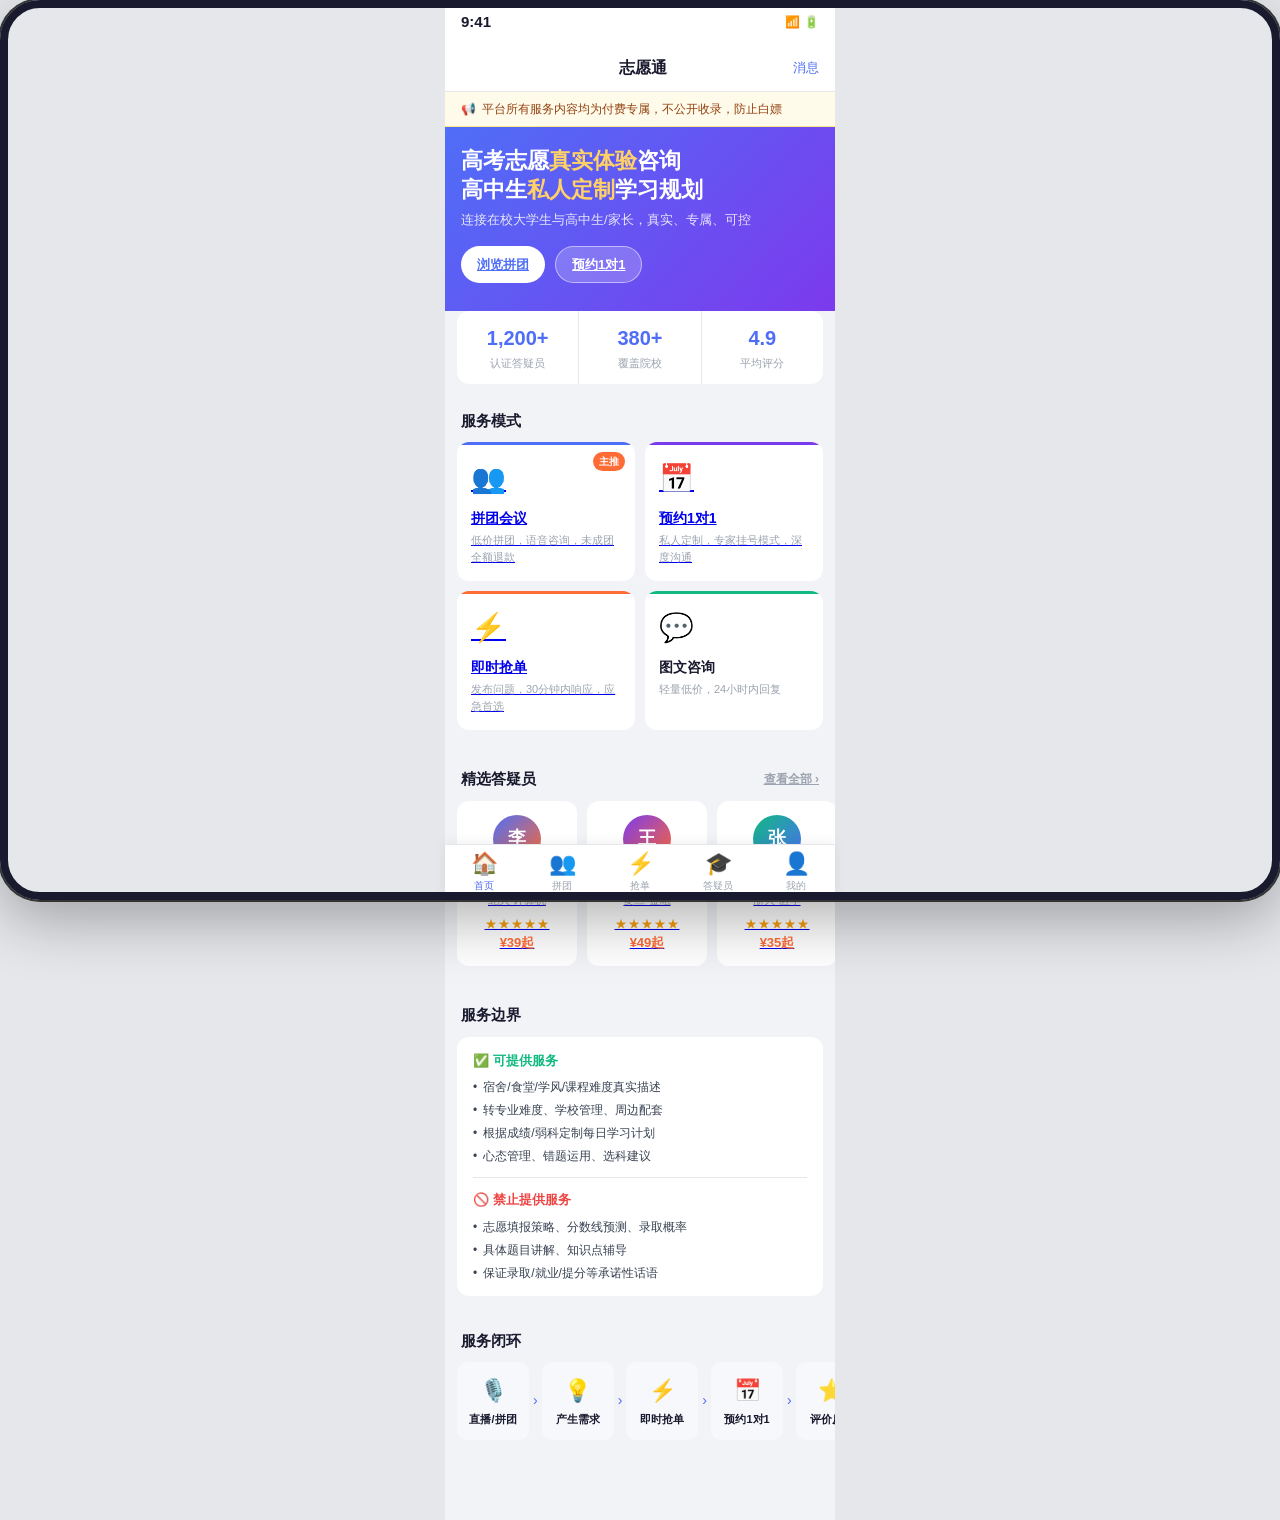
==== mobile/index.html @ d38ee5b1 "手机页面" ====
<!DOCTYPE html>
<html lang="zh-CN">
<head>
  <meta charset="UTF-8">
  <meta name="viewport" content="width=device-width, initial-scale=1.0, maximum-scale=1.0">
  <title>志愿通</title>
  <link rel="stylesheet" href="style.css">
  <style>
    /* 首页专属 */
    .banner { padding: 20px 16px 28px; }
    .banner h2 { font-size: 22px; }

    .service-grid { display: grid; grid-template-columns: repeat(2,1fr); gap: 10px; padding: 0 12px 4px; }
    .service-cell {
      background: var(--card); border-radius: var(--radius);
      padding: 16px 14px; cursor: pointer; transition: all .15s;
      position: relative; overflow: hidden;
    }
    .service-cell:active { transform: scale(.97); }
    .service-cell::before { content:''; position:absolute; top:0; left:0; right:0; height:3px; background: var(--c, var(--primary)); }
    .service-cell .sc-icon { font-size: 28px; margin-bottom: 8px; }
    .service-cell .sc-name { font-size: 14px; font-weight: 700; margin-bottom: 3px; }
    .service-cell .sc-desc { font-size: 11px; color: var(--text-muted); line-height: 1.5; }
    .service-cell .sc-badge { position:absolute; top:10px; right:10px; background:var(--accent); color:#fff; font-size:10px; font-weight:700; padding:2px 6px; border-radius:10px; }

    .advisor-scroll { display: flex; gap: 10px; overflow-x: auto; padding: 0 12px 4px; scrollbar-width: none; }
    .advisor-scroll::-webkit-scrollbar { display: none; }
    .advisor-mini {
      flex-shrink: 0; width: 120px; background: var(--card);
      border-radius: var(--radius); padding: 14px 12px; cursor: pointer;
      transition: all .15s; text-align: center;
    }
    .advisor-mini:active { transform: scale(.97); }
    .advisor-mini .avatar { margin: 0 auto 8px; }
    .advisor-mini .am-name { font-size: 13px; font-weight: 700; margin-bottom: 2px; }
    .advisor-mini .am-school { font-size: 11px; color: var(--text-muted); margin-bottom: 6px; white-space: nowrap; overflow: hidden; text-overflow: ellipsis; }
    .advisor-mini .am-price { font-size: 13px; font-weight: 800; color: var(--accent); }

    .flow-steps { display: flex; align-items: center; gap: 0; overflow-x: auto; padding: 0 12px 4px; scrollbar-width: none; }
    .flow-steps::-webkit-scrollbar { display: none; }
    .flow-step { flex-shrink: 0; text-align: center; padding: 12px 10px; background: #f7f8fc; border-radius: 10px; min-width: 72px; }
    .flow-step .fs-icon { font-size: 22px; margin-bottom: 4px; }
    .flow-step .fs-title { font-size: 11px; font-weight: 600; color: var(--text); }
    .flow-arrow { flex-shrink: 0; font-size: 14px; color: var(--primary); padding: 0 4px; }

    .notice-bar {
      background: #fffbeb; border-bottom: 1px solid #fde68a;
      padding: 8px 16px; font-size: 12px; color: #92400e;
      display: flex; align-items: center; gap: 6px;
    }
  </style>
</head>
<body>
<div class="page">

  <!-- 状态栏 -->
  <div class="statusbar">
    <span class="statusbar-time">9:41</span>
    <div class="statusbar-icons"><span>📶</span><span>🔋</span></div>
  </div>

  <!-- 顶部导航 -->
  <div class="navbar">
    <div style="width:32px"></div>
    <div class="navbar-title">志愿通</div>
    <div class="navbar-action">消息</div>
  </div>

  <!-- 公告栏 -->
  <div class="notice-bar">
    <span>📢</span>
    <span>平台所有服务内容均为付费专属，不公开收录，防止白嫖</span>
  </div>

  <!-- Banner -->
  <div class="banner">
    <h2>高考志愿<em>真实体验</em>咨询<br>高中生<em>私人定制</em>学习规划</h2>
    <p>连接在校大学生与高中生/家长，真实、专属、可控</p>
    <div class="banner-btns">
      <a href="group-meeting.html" class="btn btn-white btn-pill">浏览拼团</a>
      <a href="appointment.html" class="btn btn-pill" style="background:rgba(255,255,255,.2);color:#fff;border:1.5px solid rgba(255,255,255,.5)">预约1对1</a>
    </div>
  </div>

  <!-- 统计 -->
  <div class="card" style="margin: 0 12px 12px">
    <div class="stat-row">
      <div class="stat-item"><div class="stat-num">1,200+</div><div class="stat-label">认证答疑员</div></div>
      <div class="stat-item" style="border-left:1px solid var(--border)"><div class="stat-num">380+</div><div class="stat-label">覆盖院校</div></div>
      <div class="stat-item" style="border-left:1px solid var(--border)"><div class="stat-num">4.9</div><div class="stat-label">平均评分</div></div>
    </div>
  </div>

  <!-- 服务模式 -->
  <div class="card-header" style="padding: 14px 16px 10px; background: transparent;">服务模式</div>
  <div class="service-grid">
    <a href="group-meeting.html" class="service-cell" style="--c:#4F6EF7">
      <span class="sc-badge">主推</span>
      <div class="sc-icon">👥</div>
      <div class="sc-name">拼团会议</div>
      <div class="sc-desc">低价拼团，语音咨询，未成团全额退款</div>
    </a>
    <a href="appointment.html" class="service-cell" style="--c:#7c3aed">
      <div class="sc-icon">📅</div>
      <div class="sc-name">预约1对1</div>
      <div class="sc-desc">私人定制，专家挂号模式，深度沟通</div>
    </a>
    <a href="instant-order.html" class="service-cell" style="--c:#FF6B35">
      <div class="sc-icon">⚡</div>
      <div class="sc-name">即时抢单</div>
      <div class="sc-desc">发布问题，30分钟内响应，应急首选</div>
    </a>
    <div class="service-cell" style="--c:#10b981">
      <div class="sc-icon">💬</div>
      <div class="sc-name">图文咨询</div>
      <div class="sc-desc">轻量低价，24小时内回复</div>
    </div>
  </div>

  <div class="section-gap" style="margin-top:12px"></div>

  <!-- 精选答疑员 -->
  <div class="card-header" style="padding: 14px 16px 10px; background: transparent; display:flex; justify-content:space-between">
    <span>精选答疑员</span>
    <a href="advisor.html" style="font-size:12px;color:var(--text-muted)">查看全部 ›</a>
  </div>
  <div class="advisor-scroll">
    <a href="advisor.html" class="advisor-mini">
      <div class="avatar avatar-md">李</div>
      <div class="am-name">李同学</div>
      <div class="am-school">北大·计算机</div>
      <div class="stars">★★★★★</div>
      <div class="am-price">¥39起</div>
    </a>
    <a href="advisor.html" class="advisor-mini">
      <div class="avatar avatar-md" style="background:linear-gradient(135deg,#7c3aed,#FF6B35)">王</div>
      <div class="am-name">王同学</div>
      <div class="am-school">复旦·金融</div>
      <div class="stars">★★★★★</div>
      <div class="am-price">¥49起</div>
    </a>
    <a href="advisor.html" class="advisor-mini">
      <div class="avatar avatar-md" style="background:linear-gradient(135deg,#10b981,#4F6EF7)">张</div>
      <div class="am-name">张同学</div>
      <div class="am-school">浙大·医学</div>
      <div class="stars">★★★★★</div>
      <div class="am-price">¥35起</div>
    </a>
    <a href="advisor.html" class="advisor-mini">
      <div class="avatar avatar-md" style="background:linear-gradient(135deg,#f59e0b,#ef4444)">陈</div>
      <div class="am-name">陈同学</div>
      <div class="am-school">清华·电子</div>
      <div class="stars">★★★★☆</div>
      <div class="am-price">¥45起</div>
    </a>
    <a href="advisor.html" class="advisor-mini">
      <div class="avatar avatar-md" style="background:linear-gradient(135deg,#06b6d4,#7c3aed)">赵</div>
      <div class="am-name">赵同学</div>
      <div class="am-school">南大·物理</div>
      <div class="stars">★★★★★</div>
      <div class="am-price">¥42起</div>
    </a>
  </div>

  <div class="section-gap" style="margin-top:12px"></div>

  <!-- 服务边界 -->
  <div class="card-header" style="padding: 14px 16px 10px; background: transparent;">服务边界</div>
  <div class="card" style="margin: 0 12px 12px">
    <div class="card-body" style="padding: 14px 16px">
      <div style="margin-bottom:12px">
        <div style="font-size:13px;font-weight:700;color:var(--success);margin-bottom:8px">✅ 可提供服务</div>
        <div style="display:flex;flex-direction:column;gap:5px">
          <div style="font-size:12px;color:#374151;display:flex;gap:6px"><span>•</span><span>宿舍/食堂/学风/课程难度真实描述</span></div>
          <div style="font-size:12px;color:#374151;display:flex;gap:6px"><span>•</span><span>转专业难度、学校管理、周边配套</span></div>
          <div style="font-size:12px;color:#374151;display:flex;gap:6px"><span>•</span><span>根据成绩/弱科定制每日学习计划</span></div>
          <div style="font-size:12px;color:#374151;display:flex;gap:6px"><span>•</span><span>心态管理、错题运用、选科建议</span></div>
        </div>
      </div>
      <div style="height:1px;background:var(--border);margin-bottom:12px"></div>
      <div>
        <div style="font-size:13px;font-weight:700;color:var(--danger);margin-bottom:8px">🚫 禁止提供服务</div>
        <div style="display:flex;flex-direction:column;gap:5px">
          <div style="font-size:12px;color:#374151;display:flex;gap:6px"><span>•</span><span>志愿填报策略、分数线预测、录取概率</span></div>
          <div style="font-size:12px;color:#374151;display:flex;gap:6px"><span>•</span><span>具体题目讲解、知识点辅导</span></div>
          <div style="font-size:12px;color:#374151;display:flex;gap:6px"><span>•</span><span>保证录取/就业/提分等承诺性话语</span></div>
        </div>
      </div>
    </div>
  </div>

  <div class="section-gap"></div>

  <!-- 服务闭环 -->
  <div class="card-header" style="padding: 14px 16px 10px; background: transparent;">服务闭环</div>
  <div class="flow-steps" style="margin-bottom:12px">
    <div class="flow-step"><div class="fs-icon">🎙️</div><div class="fs-title">直播/拼团</div></div>
    <div class="flow-arrow">›</div>
    <div class="flow-step"><div class="fs-icon">💡</div><div class="fs-title">产生需求</div></div>
    <div class="flow-arrow">›</div>
    <div class="flow-step"><div class="fs-icon">⚡</div><div class="fs-title">即时抢单</div></div>
    <div class="flow-arrow">›</div>
    <div class="flow-step"><div class="fs-icon">📅</div><div class="fs-title">预约1对1</div></div>
    <div class="flow-arrow">›</div>
    <div class="flow-step"><div class="fs-icon">⭐</div><div class="fs-title">评价反馈</div></div>
  </div>

</div>

<!-- TabBar -->
<div class="tabbar">
  <a href="index.html" class="tab-item active">
    <span class="tab-icon">🏠</span>
    <span class="tab-label">首页</span>
  </a>
  <a href="group-meeting.html" class="tab-item">
    <span class="tab-icon">👥</span>
    <span class="tab-label">拼团</span>
  </a>
  <a href="instant-order.html" class="tab-item">
    <span class="tab-icon">⚡</span>
    <span class="tab-label">抢单</span>
  </a>
  <a href="advisor.html" class="tab-item">
    <span class="tab-icon">🎓</span>
    <span class="tab-label">答疑员</span>
  </a>
  <a href="#" class="tab-item">
    <span class="tab-icon">👤</span>
    <span class="tab-label">我的</span>
  </a>
</div>

</body>
</html>
---- mobile/style.css ----
/* ===== 小程序风格移动端样式 ===== */
*, *::before, *::after { box-sizing: border-box; margin: 0; padding: 0; }

:root {
  --primary: #4F6EF7;
  --primary-dark: #3a56d4;
  --accent: #FF6B35;
  --bg: #F2F3F7;
  --card: #ffffff;
  --text: #1a1a2e;
  --text-muted: #9ca3af;
  --border: #e5e7eb;
  --success: #10b981;
  --warning: #f59e0b;
  --danger: #ef4444;
  --radius: 12px;
  --tabbar-h: 56px;
  --navbar-h: 48px;
  --statusbar-h: 44px; /* 模拟状态栏 */
}

html, body {
  width: 100%; max-width: 390px;
  margin: 0 auto;
  min-height: 100vh;
  background: #e5e7eb;
  font-family: -apple-system, BlinkMacSystemFont, "PingFang SC", "Microsoft YaHei", sans-serif;
  font-size: 14px;
  color: var(--text);
  line-height: 1.5;
  position: relative;
}

/* 手机外壳模拟 */
body::before {
  content: '';
  position: fixed;
  inset: 0;
  border: 8px solid #1a1a2e;
  border-radius: 40px;
  pointer-events: none;
  z-index: 9999;
  box-shadow: 0 0 0 2px #333, 0 20px 60px rgba(0,0,0,.3);
}

/* 页面容器 */
.page {
  background: var(--bg);
  min-height: 100vh;
  padding-bottom: calc(var(--tabbar-h) + 8px);
  overflow-x: hidden;
}

/* ===== 状态栏 ===== */
.statusbar {
  height: var(--statusbar-h);
  background: #fff;
  display: flex;
  align-items: center;
  justify-content: space-between;
  padding: 0 16px;
  font-size: 12px;
  font-weight: 600;
  position: sticky; top: 0; z-index: 100;
}
.statusbar-time { font-size: 15px; font-weight: 700; }
.statusbar-icons { display: flex; gap: 4px; align-items: center; font-size: 12px; }

/* ===== 导航栏 ===== */
.navbar {
  height: var(--navbar-h);
  background: #fff;
  display: flex;
  align-items: center;
  justify-content: space-between;
  padding: 0 16px;
  border-bottom: 1px solid var(--border);
  position: sticky;
  top: var(--statusbar-h);
  z-index: 99;
}
.navbar-title { font-size: 16px; font-weight: 700; }
.navbar-back {
  width: 32px; height: 32px;
  display: flex; align-items: center; justify-content: center;
  border-radius: 50%; background: #f3f4f6;
  font-size: 16px; cursor: pointer; border: none;
  color: var(--text);
}
.navbar-action { font-size: 13px; color: var(--primary); font-weight: 500; cursor: pointer; }

/* ===== 底部 TabBar ===== */
.tabbar {
  position: fixed;
  bottom: 0; left: 50%; transform: translateX(-50%);
  width: 100%; max-width: 390px;
  height: var(--tabbar-h);
  background: #fff;
  border-top: 1px solid var(--border);
  display: flex;
  z-index: 100;
  box-shadow: 0 -2px 12px rgba(0,0,0,.06);
}
.tab-item {
  flex: 1; display: flex; flex-direction: column;
  align-items: center; justify-content: center;
  gap: 3px; cursor: pointer;
  color: var(--text-muted); font-size: 10px;
  transition: color .15s;
  text-decoration: none;
}
.tab-item.active { color: var(--primary); }
.tab-icon { font-size: 22px; line-height: 1; }
.tab-label { font-size: 10px; font-weight: 500; }

/* ===== 滚动内容区 ===== */
.scroll-view { overflow-y: auto; }

/* ===== Banner / Hero ===== */
.banner {
  background: linear-gradient(135deg, var(--primary) 0%, #7c3aed 100%);
  padding: 20px 16px 24px;
  color: #fff;
}
.banner h2 { font-size: 20px; font-weight: 800; margin-bottom: 6px; line-height: 1.3; }
.banner h2 em { font-style: normal; color: #ffd166; }
.banner p { font-size: 13px; opacity: .85; margin-bottom: 16px; }
.banner-btns { display: flex; gap: 10px; }

/* ===== 卡片 ===== */
.card {
  background: var(--card);
  border-radius: var(--radius);
  overflow: hidden;
  margin: 0 12px 12px;
}
.card-header {
  padding: 14px 16px 10px;
  font-size: 15px; font-weight: 700;
  display: flex; justify-content: space-between; align-items: center;
}
.card-header-more { font-size: 12px; color: var(--text-muted); font-weight: 400; }
.card-body { padding: 0 16px 16px; }

/* ===== 按钮 ===== */
.btn {
  display: inline-flex; align-items: center; justify-content: center; gap: 4px;
  padding: 8px 16px; border-radius: 8px; font-size: 13px; font-weight: 600;
  cursor: pointer; border: none; transition: all .15s; white-space: nowrap;
}
.btn-primary { background: var(--primary); color: #fff; }
.btn-primary:active { background: var(--primary-dark); transform: scale(.97); }
.btn-accent { background: var(--accent); color: #fff; }
.btn-accent:active { opacity: .85; transform: scale(.97); }
.btn-outline { background: transparent; color: var(--primary); border: 1.5px solid var(--primary); }
.btn-ghost { background: #f3f4f6; color: var(--text-muted); }
.btn-white { background: #fff; color: var(--primary); font-weight: 700; }
.btn-sm { padding: 5px 12px; font-size: 12px; border-radius: 6px; }
.btn-block { width: 100%; border-radius: 10px; padding: 12px; font-size: 15px; }
.btn-pill { border-radius: 20px; }

/* ===== 标签 ===== */
.tag {
  display: inline-flex; align-items: center;
  padding: 2px 8px; border-radius: 20px; font-size: 11px; font-weight: 500;
}
.tag-blue { background: #eef1fe; color: var(--primary); }
.tag-orange { background: #fff0eb; color: var(--accent); }
.tag-green { background: #ecfdf5; color: var(--success); }
.tag-gray { background: #f3f4f6; color: var(--text-muted); }
.tag-red { background: #fef2f2; color: var(--danger); }

/* ===== 列表项 ===== */
.list-item {
  display: flex; align-items: center; gap: 12px;
  padding: 12px 16px;
  background: var(--card);
  border-bottom: 1px solid var(--border);
  cursor: pointer; transition: background .1s;
}
.list-item:last-child { border-bottom: none; }
.list-item:active { background: #f7f8fc; }
.list-item-content { flex: 1; min-width: 0; }
.list-item-title { font-size: 14px; font-weight: 600; margin-bottom: 3px; white-space: nowrap; overflow: hidden; text-overflow: ellipsis; }
.list-item-desc { font-size: 12px; color: var(--text-muted); }
.list-item-right { display: flex; flex-direction: column; align-items: flex-end; gap: 4px; flex-shrink: 0; }
.list-arrow { color: var(--text-muted); font-size: 14px; }

/* ===== 头像 ===== */
.avatar {
  border-radius: 50%; display: flex; align-items: center; justify-content: center;
  font-weight: 700; color: #fff; flex-shrink: 0;
  background: linear-gradient(135deg, var(--primary), var(--accent));
}
.avatar-sm { width: 36px; height: 36px; font-size: 14px; }
.avatar-md { width: 48px; height: 48px; font-size: 18px; }
.avatar-lg { width: 64px; height: 64px; font-size: 24px; }

/* ===== 进度条 ===== */
.progress-bar { height: 5px; background: #e5e7eb; border-radius: 3px; overflow: hidden; }
.progress-fill { height: 100%; background: linear-gradient(90deg, var(--primary), var(--accent)); border-radius: 3px; }

/* ===== 倒计时 ===== */
.countdown { display: inline-flex; align-items: center; gap: 3px; font-size: 12px; color: var(--accent); font-weight: 600; }
.countdown-unit { background: #fff0eb; padding: 1px 5px; border-radius: 4px; font-variant-numeric: tabular-nums; }

/* ===== 评分 ===== */
.stars { color: #f59e0b; font-size: 12px; letter-spacing: 1px; }

/* ===== 表单 ===== */
.form-group { margin-bottom: 14px; }
.form-label { display: block; font-size: 13px; font-weight: 500; margin-bottom: 6px; color: var(--text); }
.form-control {
  width: 100%; padding: 10px 12px;
  border: 1.5px solid var(--border); border-radius: 8px;
  font-size: 14px; font-family: inherit; color: var(--text);
  background: #fff; outline: none; transition: border-color .2s;
}
.form-control:focus { border-color: var(--primary); }
textarea.form-control { resize: none; }
select.form-control { cursor: pointer; }

/* ===== 分割线 ===== */
.section-gap { height: 8px; background: var(--bg); }

/* ===== 弹窗（底部抽屉） ===== */
.drawer-overlay {
  position: fixed; inset: 0; background: rgba(0,0,0,.45);
  z-index: 200; opacity: 0; pointer-events: none; transition: opacity .2s;
  max-width: 390px; left: 50%; transform: translateX(-50%);
}
.drawer-overlay.active { opacity: 1; pointer-events: all; }
.drawer {
  position: absolute; bottom: 0; left: 0; right: 0;
  background: #fff; border-radius: 20px 20px 0 0;
  transform: translateY(100%); transition: transform .25s cubic-bezier(.4,0,.2,1);
  max-height: 85vh; overflow-y: auto;
}
.drawer-overlay.active .drawer { transform: translateY(0); }
.drawer-handle { width: 36px; height: 4px; background: #e5e7eb; border-radius: 2px; margin: 12px auto 0; }
.drawer-header { padding: 16px 20px 12px; font-size: 16px; font-weight: 700; border-bottom: 1px solid var(--border); }
.drawer-body { padding: 16px 20px; }
.drawer-footer { padding: 12px 20px 20px; border-top: 1px solid var(--border); display: flex; gap: 10px; }

/* ===== 提示 ===== */
.alert { padding: 10px 12px; border-radius: 8px; font-size: 12px; display: flex; gap: 6px; align-items: flex-start; }
.alert-info { background: #eef1fe; color: var(--primary); }
.alert-warning { background: #fffbeb; color: #92400e; }
.alert-success { background: #ecfdf5; color: #065f46; }

/* ===== 统计数字 ===== */
.stat-row { display: flex; }
.stat-item { flex: 1; text-align: center; padding: 12px 0; }
.stat-num { font-size: 20px; font-weight: 800; color: var(--primary); }
.stat-label { font-size: 11px; color: var(--text-muted); margin-top: 2px; }

/* ===== 搜索栏 ===== */
.search-bar {
  margin: 12px 12px 0;
  background: #fff; border-radius: 20px;
  display: flex; align-items: center; gap: 8px;
  padding: 8px 14px; border: 1.5px solid var(--border);
}
.search-bar input { flex: 1; border: none; outline: none; font-size: 14px; background: transparent; }
.search-icon { color: var(--text-muted); font-size: 16px; }

/* ===== 成功页 ===== */
.success-page { text-align: center; padding: 48px 24px; }
.success-icon { font-size: 64px; margin-bottom: 16px; }
.success-title { font-size: 20px; font-weight: 800; margin-bottom: 8px; }
.success-desc { font-size: 14px; color: var(--text-muted); line-height: 1.7; margin-bottom: 28px; }

/* ===== 空状态 ===== */
.empty { text-align: center; padding: 40px 20px; color: var(--text-muted); }
.empty-icon { font-size: 40px; margin-bottom: 10px; }
.empty p { font-size: 14px; }

/* ===== 日历格子 ===== */
.cal-grid { display: grid; grid-template-columns: repeat(7,1fr); gap: 4px; padding: 0 16px 16px; }
.cal-day-header { text-align: center; font-size: 11px; color: var(--text-muted); padding: 4px 0; font-weight: 500; }
.cal-slot {
  aspect-ratio: 1; border-radius: 8px; display: flex; align-items: center; justify-content: center;
  font-size: 12px; font-weight: 500; cursor: pointer; transition: all .15s;
}
.cal-slot.available { background: #eef1fe; color: var(--primary); }
.cal-slot.available:active { background: var(--primary); color: #fff; }
.cal-slot.booked { background: #f3f4f6; color: #d1d5db; cursor: not-allowed; }
.cal-slot.selected { background: var(--primary); color: #fff; }
.cal-slot.empty { background: transparent; cursor: default; }

/* ===== 服务方式选择 ===== */
.svc-grid { display: grid; grid-template-columns: repeat(2,1fr); gap: 10px; }
.svc-card {
  border: 2px solid var(--border); border-radius: 10px;
  padding: 12px; text-align: center; cursor: pointer; transition: all .15s;
}
.svc-card:active { transform: scale(.97); }
.svc-card.selected { border-color: var(--primary); background: #eef1fe; }
.svc-card .icon { font-size: 24px; margin-bottom: 6px; }
.svc-card .name { font-size: 13px; font-weight: 600; margin-bottom: 2px; }
.svc-card .price { font-size: 14px; font-weight: 800; color: var(--accent); }

/* ===== 标签选择器 ===== */
.chip-group { display: flex; flex-wrap: wrap; gap: 8px; }
.chip {
  padding: 5px 12px; border-radius: 20px; font-size: 12px;
  border: 1.5px solid var(--border); cursor: pointer; transition: all .15s;
  color: var(--text-muted); background: #fff;
}
.chip.active { border-color: var(--primary); color: var(--primary); background: #eef1fe; }
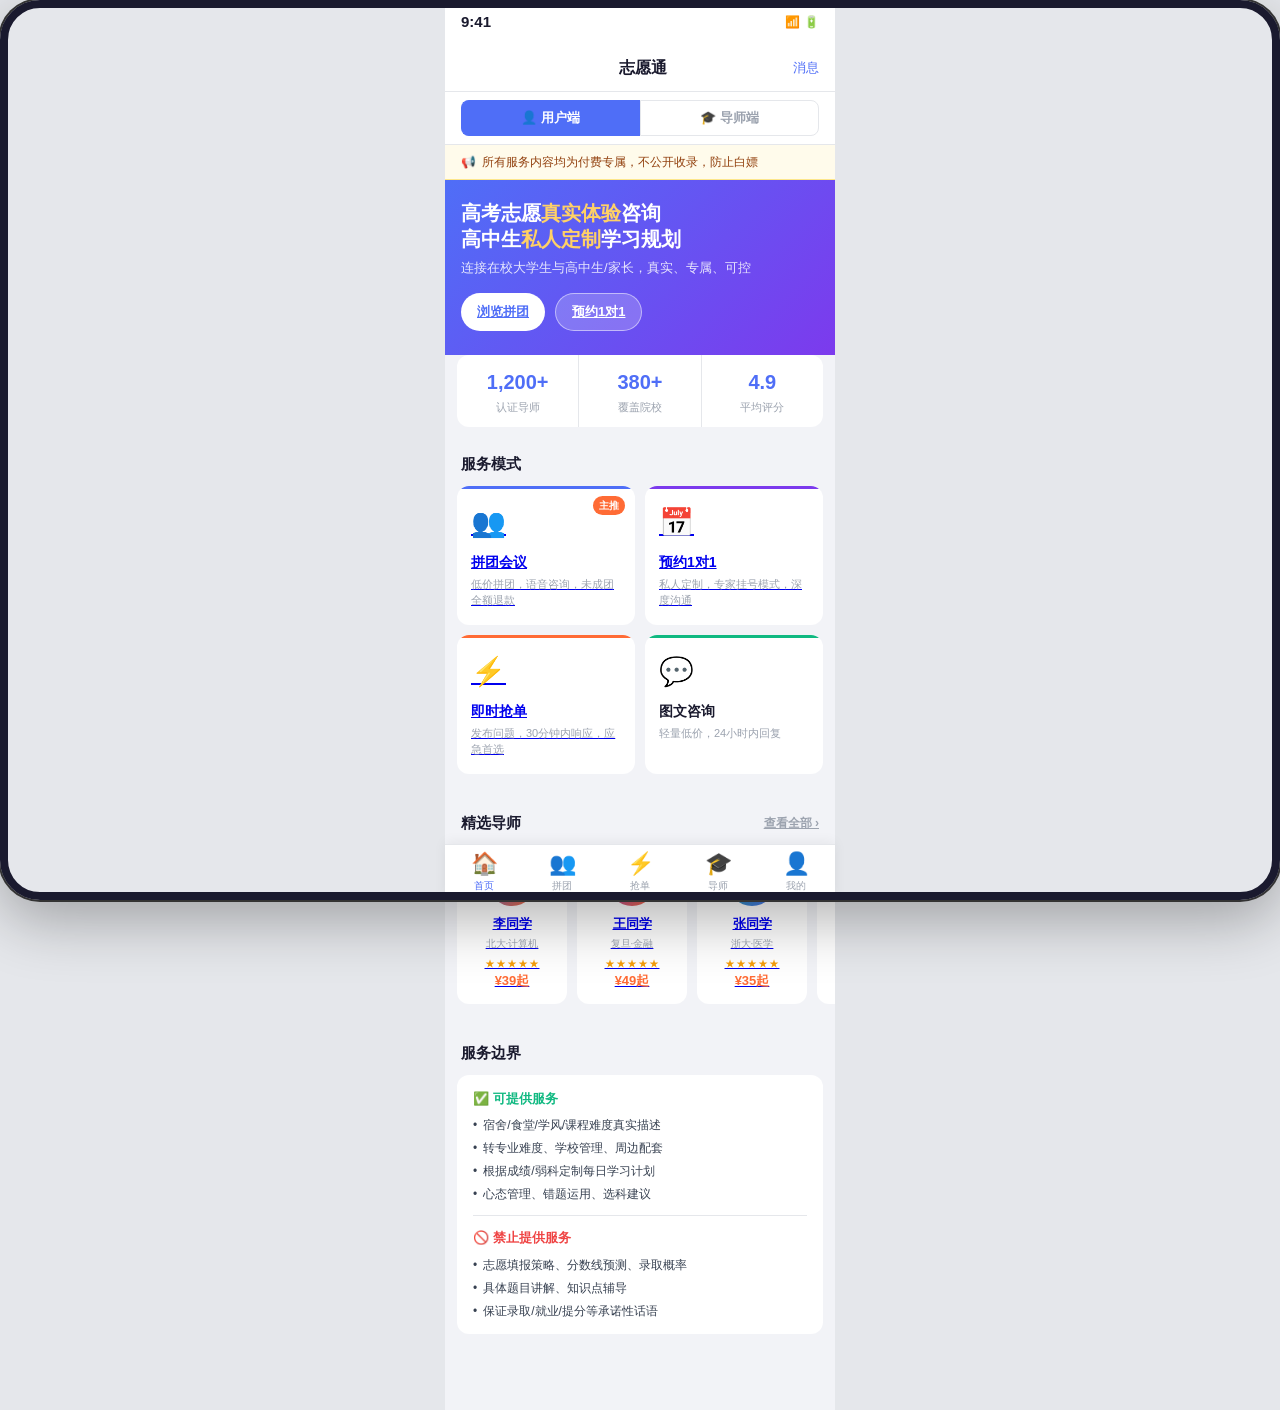
==== commit 09a867b7: "区分学生端和导师端" ====
--- a/mobile/index.html
+++ b/mobile/index.html
@@ -6,10 +6,6 @@
   <title>志愿通</title>
   <link rel="stylesheet" href="style.css">
   <style>
-    /* 首页专属 */
-    .banner { padding: 20px 16px 28px; }
-    .banner h2 { font-size: 22px; }
-
     .service-grid { display: grid; grid-template-columns: repeat(2,1fr); gap: 10px; padding: 0 12px 4px; }
     .service-cell {
       background: var(--card); border-radius: var(--radius);
@@ -26,210 +22,303 @@
     .advisor-scroll { display: flex; gap: 10px; overflow-x: auto; padding: 0 12px 4px; scrollbar-width: none; }
     .advisor-scroll::-webkit-scrollbar { display: none; }
     .advisor-mini {
-      flex-shrink: 0; width: 120px; background: var(--card);
-      border-radius: var(--radius); padding: 14px 12px; cursor: pointer;
+      flex-shrink: 0; width: 110px; background: var(--card);
+      border-radius: var(--radius); padding: 14px 10px; cursor: pointer;
       transition: all .15s; text-align: center;
     }
     .advisor-mini:active { transform: scale(.97); }
     .advisor-mini .avatar { margin: 0 auto 8px; }
     .advisor-mini .am-name { font-size: 13px; font-weight: 700; margin-bottom: 2px; }
-    .advisor-mini .am-school { font-size: 11px; color: var(--text-muted); margin-bottom: 6px; white-space: nowrap; overflow: hidden; text-overflow: ellipsis; }
+    .advisor-mini .am-school { font-size: 10px; color: var(--text-muted); margin-bottom: 5px; white-space: nowrap; overflow: hidden; text-overflow: ellipsis; }
     .advisor-mini .am-price { font-size: 13px; font-weight: 800; color: var(--accent); }
 
-    .flow-steps { display: flex; align-items: center; gap: 0; overflow-x: auto; padding: 0 12px 4px; scrollbar-width: none; }
+    .flow-steps { display: flex; align-items: center; overflow-x: auto; padding: 0 12px 4px; scrollbar-width: none; }
     .flow-steps::-webkit-scrollbar { display: none; }
-    .flow-step { flex-shrink: 0; text-align: center; padding: 12px 10px; background: #f7f8fc; border-radius: 10px; min-width: 72px; }
-    .flow-step .fs-icon { font-size: 22px; margin-bottom: 4px; }
-    .flow-step .fs-title { font-size: 11px; font-weight: 600; color: var(--text); }
+    .flow-step { flex-shrink: 0; text-align: center; padding: 12px 10px; background: #f7f8fc; border-radius: 10px; min-width: 68px; }
+    .flow-step .fs-icon { font-size: 20px; margin-bottom: 4px; }
+    .flow-step .fs-title { font-size: 11px; font-weight: 600; }
     .flow-arrow { flex-shrink: 0; font-size: 14px; color: var(--primary); padding: 0 4px; }
 
-    .notice-bar {
-      background: #fffbeb; border-bottom: 1px solid #fde68a;
-      padding: 8px 16px; font-size: 12px; color: #92400e;
-      display: flex; align-items: center; gap: 6px;
-    }
+    /* 导师工作台 */
+    .wb-section { display: none; }
+    body.advisor-mode .user-section { display: none; }
+    body.advisor-mode .wb-section { display: block; }
+
+    .pending-badge {
+      background: var(--danger); color: #fff;
+      font-size: 10px; font-weight: 700;
+      padding: 1px 6px; border-radius: 10px; margin-left: 6px;
+    }
+
+    .quick-action-grid { display: grid; grid-template-columns: repeat(4,1fr); gap: 8px; padding: 0 12px 4px; }
+    .qa-item {
+      background: var(--card); border-radius: var(--radius);
+      padding: 14px 8px; text-align: center; cursor: pointer;
+      transition: all .15s;
+    }
+    .qa-item:active { transform: scale(.95); }
+    .qa-item .qa-icon { font-size: 24px; margin-bottom: 6px; }
+    .qa-item .qa-label { font-size: 11px; font-weight: 600; color: var(--text-muted); }
+
+    .notice-bar { background: #fffbeb; border-bottom: 1px solid #fde68a; padding: 8px 16px; font-size: 12px; color: #92400e; display: flex; align-items: center; gap: 6px; }
   </style>
 </head>
-<body>
+<body id="mainBody">
 <div class="page">
 
-  <!-- 状态栏 -->
   <div class="statusbar">
     <span class="statusbar-time">9:41</span>
     <div class="statusbar-icons"><span>📶</span><span>🔋</span></div>
   </div>
 
-  <!-- 顶部导航 -->
   <div class="navbar">
     <div style="width:32px"></div>
-    <div class="navbar-title">志愿通</div>
-    <div class="navbar-action">消息</div>
-  </div>
-
-  <!-- 公告栏 -->
-  <div class="notice-bar">
-    <span>📢</span>
-    <span>平台所有服务内容均为付费专属，不公开收录，防止白嫖</span>
-  </div>
-
-  <!-- Banner -->
-  <div class="banner">
-    <h2>高考志愿<em>真实体验</em>咨询<br>高中生<em>私人定制</em>学习规划</h2>
-    <p>连接在校大学生与高中生/家长，真实、专属、可控</p>
-    <div class="banner-btns">
-      <a href="group-meeting.html" class="btn btn-white btn-pill">浏览拼团</a>
-      <a href="appointment.html" class="btn btn-pill" style="background:rgba(255,255,255,.2);color:#fff;border:1.5px solid rgba(255,255,255,.5)">预约1对1</a>
-    </div>
-  </div>
-
-  <!-- 统计 -->
-  <div class="card" style="margin: 0 12px 12px">
-    <div class="stat-row">
-      <div class="stat-item"><div class="stat-num">1,200+</div><div class="stat-label">认证答疑员</div></div>
-      <div class="stat-item" style="border-left:1px solid var(--border)"><div class="stat-num">380+</div><div class="stat-label">覆盖院校</div></div>
-      <div class="stat-item" style="border-left:1px solid var(--border)"><div class="stat-num">4.9</div><div class="stat-label">平均评分</div></div>
-    </div>
-  </div>
-
-  <!-- 服务模式 -->
-  <div class="card-header" style="padding: 14px 16px 10px; background: transparent;">服务模式</div>
-  <div class="service-grid">
-    <a href="group-meeting.html" class="service-cell" style="--c:#4F6EF7">
-      <span class="sc-badge">主推</span>
-      <div class="sc-icon">👥</div>
-      <div class="sc-name">拼团会议</div>
-      <div class="sc-desc">低价拼团，语音咨询，未成团全额退款</div>
-    </a>
-    <a href="appointment.html" class="service-cell" style="--c:#7c3aed">
-      <div class="sc-icon">📅</div>
-      <div class="sc-name">预约1对1</div>
-      <div class="sc-desc">私人定制，专家挂号模式，深度沟通</div>
-    </a>
-    <a href="instant-order.html" class="service-cell" style="--c:#FF6B35">
-      <div class="sc-icon">⚡</div>
-      <div class="sc-name">即时抢单</div>
-      <div class="sc-desc">发布问题，30分钟内响应，应急首选</div>
-    </a>
-    <div class="service-cell" style="--c:#10b981">
-      <div class="sc-icon">💬</div>
-      <div class="sc-name">图文咨询</div>
-      <div class="sc-desc">轻量低价，24小时内回复</div>
-    </div>
-  </div>
-
-  <div class="section-gap" style="margin-top:12px"></div>
-
-  <!-- 精选答疑员 -->
-  <div class="card-header" style="padding: 14px 16px 10px; background: transparent; display:flex; justify-content:space-between">
-    <span>精选答疑员</span>
-    <a href="advisor.html" style="font-size:12px;color:var(--text-muted)">查看全部 ›</a>
-  </div>
-  <div class="advisor-scroll">
-    <a href="advisor.html" class="advisor-mini">
-      <div class="avatar avatar-md">李</div>
-      <div class="am-name">李同学</div>
-      <div class="am-school">北大·计算机</div>
-      <div class="stars">★★★★★</div>
-      <div class="am-price">¥39起</div>
-    </a>
-    <a href="advisor.html" class="advisor-mini">
-      <div class="avatar avatar-md" style="background:linear-gradient(135deg,#7c3aed,#FF6B35)">王</div>
-      <div class="am-name">王同学</div>
-      <div class="am-school">复旦·金融</div>
-      <div class="stars">★★★★★</div>
-      <div class="am-price">¥49起</div>
-    </a>
-    <a href="advisor.html" class="advisor-mini">
-      <div class="avatar avatar-md" style="background:linear-gradient(135deg,#10b981,#4F6EF7)">张</div>
-      <div class="am-name">张同学</div>
-      <div class="am-school">浙大·医学</div>
-      <div class="stars">★★★★★</div>
-      <div class="am-price">¥35起</div>
-    </a>
-    <a href="advisor.html" class="advisor-mini">
-      <div class="avatar avatar-md" style="background:linear-gradient(135deg,#f59e0b,#ef4444)">陈</div>
-      <div class="am-name">陈同学</div>
-      <div class="am-school">清华·电子</div>
-      <div class="stars">★★★★☆</div>
-      <div class="am-price">¥45起</div>
-    </a>
-    <a href="advisor.html" class="advisor-mini">
-      <div class="avatar avatar-md" style="background:linear-gradient(135deg,#06b6d4,#7c3aed)">赵</div>
-      <div class="am-name">赵同学</div>
-      <div class="am-school">南大·物理</div>
-      <div class="stars">★★★★★</div>
-      <div class="am-price">¥42起</div>
-    </a>
-  </div>
-
-  <div class="section-gap" style="margin-top:12px"></div>
-
-  <!-- 服务边界 -->
-  <div class="card-header" style="padding: 14px 16px 10px; background: transparent;">服务边界</div>
-  <div class="card" style="margin: 0 12px 12px">
-    <div class="card-body" style="padding: 14px 16px">
-      <div style="margin-bottom:12px">
-        <div style="font-size:13px;font-weight:700;color:var(--success);margin-bottom:8px">✅ 可提供服务</div>
-        <div style="display:flex;flex-direction:column;gap:5px">
-          <div style="font-size:12px;color:#374151;display:flex;gap:6px"><span>•</span><span>宿舍/食堂/学风/课程难度真实描述</span></div>
-          <div style="font-size:12px;color:#374151;display:flex;gap:6px"><span>•</span><span>转专业难度、学校管理、周边配套</span></div>
-          <div style="font-size:12px;color:#374151;display:flex;gap:6px"><span>•</span><span>根据成绩/弱科定制每日学习计划</span></div>
-          <div style="font-size:12px;color:#374151;display:flex;gap:6px"><span>•</span><span>心态管理、错题运用、选科建议</span></div>
+    <div class="navbar-title" id="navTitle">志愿通</div>
+    <div class="navbar-action" id="navRight">消息</div>
+  </div>
+
+  <!-- 角色切换 -->
+  <div class="role-bar">
+    <div class="role-btn active-user" id="btnUser" onclick="setRole('user')">👤 用户端</div>
+    <div class="role-btn" id="btnAdvisor" onclick="setRole('advisor')">🎓 导师端</div>
+  </div>
+
+  <!-- ===== 用户端内容 ===== -->
+  <div class="user-section">
+    <div class="notice-bar"><span>📢</span><span>所有服务内容均为付费专属，不公开收录，防止白嫖</span></div>
+
+    <div class="banner">
+      <h2>高考志愿<em>真实体验</em>咨询<br>高中生<em>私人定制</em>学习规划</h2>
+      <p>连接在校大学生与高中生/家长，真实、专属、可控</p>
+      <div class="banner-btns">
+        <a href="group-meeting.html" class="btn btn-white btn-pill">浏览拼团</a>
+        <a href="appointment.html" class="btn btn-pill" style="background:rgba(255,255,255,.2);color:#fff;border:1.5px solid rgba(255,255,255,.5)">预约1对1</a>
+      </div>
+    </div>
+
+    <div class="card" style="margin: 0 12px 12px">
+      <div class="stat-row">
+        <div class="stat-item"><div class="stat-num">1,200+</div><div class="stat-label">认证导师</div></div>
+        <div class="stat-item" style="border-left:1px solid var(--border)"><div class="stat-num">380+</div><div class="stat-label">覆盖院校</div></div>
+        <div class="stat-item" style="border-left:1px solid var(--border)"><div class="stat-num">4.9</div><div class="stat-label">平均评分</div></div>
+      </div>
+    </div>
+
+    <div class="card-header" style="padding:14px 16px 10px;background:transparent">服务模式</div>
+    <div class="service-grid">
+      <a href="group-meeting.html" class="service-cell" style="--c:#4F6EF7">
+        <span class="sc-badge">主推</span>
+        <div class="sc-icon">👥</div>
+        <div class="sc-name">拼团会议</div>
+        <div class="sc-desc">低价拼团，语音咨询，未成团全额退款</div>
+      </a>
+      <a href="appointment.html" class="service-cell" style="--c:#7c3aed">
+        <div class="sc-icon">📅</div>
+        <div class="sc-name">预约1对1</div>
+        <div class="sc-desc">私人定制，专家挂号模式，深度沟通</div>
+      </a>
+      <a href="instant-order.html" class="service-cell" style="--c:#FF6B35">
+        <div class="sc-icon">⚡</div>
+        <div class="sc-name">即时抢单</div>
+        <div class="sc-desc">发布问题，30分钟内响应，应急首选</div>
+      </a>
+      <div class="service-cell" style="--c:#10b981">
+        <div class="sc-icon">💬</div>
+        <div class="sc-name">图文咨询</div>
+        <div class="sc-desc">轻量低价，24小时内回复</div>
+      </div>
+    </div>
+
+    <div class="section-gap" style="margin-top:12px"></div>
+
+    <div class="card-header" style="padding:14px 16px 10px;background:transparent;display:flex;justify-content:space-between">
+      <span>精选导师</span>
+      <a href="advisor.html" style="font-size:12px;color:var(--text-muted)">查看全部 ›</a>
+    </div>
+    <div class="advisor-scroll">
+      <a href="advisor.html" class="advisor-mini"><div class="avatar avatar-md">李</div><div class="am-name">李同学</div><div class="am-school">北大·计算机</div><div class="stars" style="font-size:10px">★★★★★</div><div class="am-price">¥39起</div></a>
+      <a href="advisor.html" class="advisor-mini"><div class="avatar avatar-md" style="background:linear-gradient(135deg,#7c3aed,#FF6B35)">王</div><div class="am-name">王同学</div><div class="am-school">复旦·金融</div><div class="stars" style="font-size:10px">★★★★★</div><div class="am-price">¥49起</div></a>
+      <a href="advisor.html" class="advisor-mini"><div class="avatar avatar-md" style="background:linear-gradient(135deg,#10b981,#4F6EF7)">张</div><div class="am-name">张同学</div><div class="am-school">浙大·医学</div><div class="stars" style="font-size:10px">★★★★★</div><div class="am-price">¥35起</div></a>
+      <a href="advisor.html" class="advisor-mini"><div class="avatar avatar-md" style="background:linear-gradient(135deg,#f59e0b,#ef4444)">陈</div><div class="am-name">陈同学</div><div class="am-school">清华·电子</div><div class="stars" style="font-size:10px">★★★★☆</div><div class="am-price">¥45起</div></a>
+    </div>
+
+    <div class="section-gap" style="margin-top:12px"></div>
+
+    <div class="card-header" style="padding:14px 16px 10px;background:transparent">服务边界</div>
+    <div class="card" style="margin:0 12px 12px">
+      <div class="card-body" style="padding:14px 16px">
+        <div style="margin-bottom:12px">
+          <div style="font-size:13px;font-weight:700;color:var(--success);margin-bottom:8px">✅ 可提供服务</div>
+          <div style="display:flex;flex-direction:column;gap:5px">
+            <div style="font-size:12px;color:#374151;display:flex;gap:6px"><span>•</span><span>宿舍/食堂/学风/课程难度真实描述</span></div>
+            <div style="font-size:12px;color:#374151;display:flex;gap:6px"><span>•</span><span>转专业难度、学校管理、周边配套</span></div>
+            <div style="font-size:12px;color:#374151;display:flex;gap:6px"><span>•</span><span>根据成绩/弱科定制每日学习计划</span></div>
+            <div style="font-size:12px;color:#374151;display:flex;gap:6px"><span>•</span><span>心态管理、错题运用、选科建议</span></div>
+          </div>
         </div>
-      </div>
-      <div style="height:1px;background:var(--border);margin-bottom:12px"></div>
-      <div>
-        <div style="font-size:13px;font-weight:700;color:var(--danger);margin-bottom:8px">🚫 禁止提供服务</div>
-        <div style="display:flex;flex-direction:column;gap:5px">
-          <div style="font-size:12px;color:#374151;display:flex;gap:6px"><span>•</span><span>志愿填报策略、分数线预测、录取概率</span></div>
-          <div style="font-size:12px;color:#374151;display:flex;gap:6px"><span>•</span><span>具体题目讲解、知识点辅导</span></div>
-          <div style="font-size:12px;color:#374151;display:flex;gap:6px"><span>•</span><span>保证录取/就业/提分等承诺性话语</span></div>
+        <div style="height:1px;background:var(--border);margin-bottom:12px"></div>
+        <div>
+          <div style="font-size:13px;font-weight:700;color:var(--danger);margin-bottom:8px">🚫 禁止提供服务</div>
+          <div style="display:flex;flex-direction:column;gap:5px">
+            <div style="font-size:12px;color:#374151;display:flex;gap:6px"><span>•</span><span>志愿填报策略、分数线预测、录取概率</span></div>
+            <div style="font-size:12px;color:#374151;display:flex;gap:6px"><span>•</span><span>具体题目讲解、知识点辅导</span></div>
+            <div style="font-size:12px;color:#374151;display:flex;gap:6px"><span>•</span><span>保证录取/就业/提分等承诺性话语</span></div>
+          </div>
         </div>
       </div>
     </div>
   </div>
 
-  <div class="section-gap"></div>
-
-  <!-- 服务闭环 -->
-  <div class="card-header" style="padding: 14px 16px 10px; background: transparent;">服务闭环</div>
-  <div class="flow-steps" style="margin-bottom:12px">
-    <div class="flow-step"><div class="fs-icon">🎙️</div><div class="fs-title">直播/拼团</div></div>
-    <div class="flow-arrow">›</div>
-    <div class="flow-step"><div class="fs-icon">💡</div><div class="fs-title">产生需求</div></div>
-    <div class="flow-arrow">›</div>
-    <div class="flow-step"><div class="fs-icon">⚡</div><div class="fs-title">即时抢单</div></div>
-    <div class="flow-arrow">›</div>
-    <div class="flow-step"><div class="fs-icon">📅</div><div class="fs-title">预约1对1</div></div>
-    <div class="flow-arrow">›</div>
-    <div class="flow-step"><div class="fs-icon">⭐</div><div class="fs-title">评价反馈</div></div>
+  <!-- ===== 导师端工作台 ===== -->
+  <div class="wb-section">
+    <div class="banner" style="padding:16px 16px 20px">
+      <div style="display:flex;align-items:center;gap:12px;margin-bottom:14px">
+        <div class="avatar avatar-md">李</div>
+        <div>
+          <div style="font-size:17px;font-weight:800">李同学，你好 👋</div>
+          <div style="font-size:12px;opacity:.85;margin-top:2px">北京大学 · 计算机科学 · 大四</div>
+        </div>
+      </div>
+      <div style="display:flex;gap:10px">
+        <a href="instant-order.html" class="btn btn-white btn-pill btn-sm">⚡ 去抢单</a>
+        <a href="appointment.html" class="btn btn-pill btn-sm" style="background:rgba(255,255,255,.2);color:#fff;border:1.5px solid rgba(255,255,255,.5)">📅 我的排期</a>
+      </div>
+    </div>
+
+    <!-- 今日数据 -->
+    <div class="workbench-stats">
+      <div class="wb-stat"><div class="num">¥156</div><div class="lbl">今日收益</div></div>
+      <div class="wb-stat"><div class="num">3</div><div class="lbl">待处理订单</div></div>
+      <div class="wb-stat"><div class="num">4.9</div><div class="lbl">综合评分</div></div>
+    </div>
+
+    <!-- 快捷操作 -->
+    <div class="card-header" style="padding:14px 16px 10px;background:transparent">快捷操作</div>
+    <div class="quick-action-grid">
+      <a href="instant-order.html" class="qa-item"><div class="qa-icon">⚡</div><div class="qa-label">抢单池</div></a>
+      <a href="appointment.html" class="qa-item"><div class="qa-icon">📅</div><div class="qa-label">我的排期</div></a>
+      <a href="group-meeting.html" class="qa-item"><div class="qa-icon">👥</div><div class="qa-label">我的拼团</div></a>
+      <a href="advisor.html" class="qa-item"><div class="qa-icon">👤</div><div class="qa-label">个人主页</div></a>
+    </div>
+
+    <div class="section-gap" style="margin-top:12px"></div>
+
+    <!-- 待处理订单 -->
+    <div class="card-header" style="padding:14px 16px 10px;background:transparent;display:flex;align-items:center">
+      <span>待处理订单</span><span class="pending-badge">3</span>
+    </div>
+
+    <div class="pending-item">
+      <div class="pi-title">想了解北京大学计算机专业的宿舍环境、食堂和学风氛围</div>
+      <div class="pi-meta"><span>💬 图文咨询</span><span>⏰ 剩余 22:14</span><span style="color:var(--accent);font-weight:700">¥35</span></div>
+      <div class="pi-actions">
+        <button class="btn btn-primary btn-sm" style="flex:2" onclick="acceptOrder(this)">立即接单回复</button>
+        <button class="btn btn-ghost btn-sm" style="flex:1">查看详情</button>
+      </div>
+    </div>
+
+    <div class="pending-item">
+      <div class="pi-title">高二学生，数学和物理较弱，想要一份针对性的每周学习计划</div>
+      <div class="pi-meta"><span>🎙️ 语音咨询</span><span>📅 今天 20:00</span><span style="color:var(--accent);font-weight:700">¥59</span></div>
+      <div class="pi-actions">
+        <button class="btn btn-primary btn-sm" style="flex:2" onclick="acceptOrder(this)">准备服务</button>
+        <button class="btn btn-ghost btn-sm" style="flex:1">查看详情</button>
+      </div>
+    </div>
+
+    <div class="pending-item">
+      <div class="pi-title">高三冲刺，距高考还有90天，如何合理分配各科复习时间？</div>
+      <div class="pi-meta"><span>🎙️ 语音咨询</span><span>📅 明天 19:30</span><span style="color:var(--accent);font-weight:700">¥59</span></div>
+      <div class="pi-actions">
+        <button class="btn btn-primary btn-sm" style="flex:2" onclick="acceptOrder(this)">准备服务</button>
+        <button class="btn btn-ghost btn-sm" style="flex:1">查看详情</button>
+      </div>
+    </div>
+
+    <div class="section-gap" style="margin-top:4px"></div>
+
+    <!-- 今日排期 -->
+    <div class="card-header" style="padding:14px 16px 10px;background:transparent">今日排期</div>
+    <div style="background:var(--card);margin:0 12px 12px;border-radius:var(--radius);overflow:hidden">
+      <div class="schedule-item"><span class="schedule-time">19:00 - 19:30</span><span class="schedule-svc">图文咨询</span><span class="schedule-status" style="color:var(--success)">已预约</span></div>
+      <div class="schedule-item"><span class="schedule-time">19:30 - 20:00</span><span class="schedule-svc">—</span><span class="schedule-status" style="color:var(--text-muted)">空闲</span></div>
+      <div class="schedule-item"><span class="schedule-time">20:00 - 20:30</span><span class="schedule-svc">语音咨询</span><span class="schedule-status" style="color:var(--success)">已预约</span></div>
+      <div class="schedule-item"><span class="schedule-time">20:30 - 21:00</span><span class="schedule-svc">—</span><span class="schedule-status" style="color:var(--text-muted)">空闲</span></div>
+    </div>
+
+    <div class="section-gap"></div>
+
+    <!-- 服务规范提示 -->
+    <div class="alert alert-warning" style="margin:0 12px 16px;font-size:12px">
+      <span>⚠️</span><span>请严格遵守服务边界，不得提供志愿填报建议、分数线预测、具体题目辅导等禁止服务。</span>
+    </div>
   </div>
 
 </div>
 
 <!-- TabBar -->
 <div class="tabbar">
-  <a href="index.html" class="tab-item active">
-    <span class="tab-icon">🏠</span>
-    <span class="tab-label">首页</span>
-  </a>
-  <a href="group-meeting.html" class="tab-item">
-    <span class="tab-icon">👥</span>
-    <span class="tab-label">拼团</span>
-  </a>
-  <a href="instant-order.html" class="tab-item">
-    <span class="tab-icon">⚡</span>
-    <span class="tab-label">抢单</span>
-  </a>
-  <a href="advisor.html" class="tab-item">
-    <span class="tab-icon">🎓</span>
-    <span class="tab-label">答疑员</span>
-  </a>
-  <a href="#" class="tab-item">
-    <span class="tab-icon">👤</span>
-    <span class="tab-label">我的</span>
-  </a>
+  <a href="index.html" class="tab-item active"><span class="tab-icon">🏠</span><span class="tab-label">首页</span></a>
+  <a href="group-meeting.html" class="tab-item"><span class="tab-icon">👥</span><span class="tab-label">拼团</span></a>
+  <a href="instant-order.html" class="tab-item"><span class="tab-icon">⚡</span><span class="tab-label">抢单</span></a>
+  <a href="advisor.html" class="tab-item"><span class="tab-icon">🎓</span><span class="tab-label" id="tabAdvisorLabel">导师</span></a>
+  <a href="#" class="tab-item"><span class="tab-icon">👤</span><span class="tab-label">我的</span></a>
 </div>
 
+<!-- 接单成功抽屉 -->
+<div class="drawer-overlay" id="acceptDrawer">
+  <div class="drawer">
+    <div class="drawer-handle"></div>
+    <div class="drawer-body">
+      <div class="success-page" style="padding:32px 16px">
+        <div class="success-icon">✅</div>
+        <div class="success-title">接单成功！</div>
+        <div class="success-desc">请在规定时间内完成服务，服务质量将影响你的权重排名和后续接单机会。</div>
+        <button class="btn btn-primary btn-block" onclick="closeDrawer('acceptDrawer')">开始服务</button>
+      </div>
+    </div>
+  </div>
+</div>
+
+<script>
+  // 角色管理
+  function setRole(role) {
+    localStorage.setItem('role', role);
+    applyRole(role);
+  }
+
+  function applyRole(role) {
+    const body = document.getElementById('mainBody');
+    const btnUser = document.getElementById('btnUser');
+    const btnAdvisor = document.getElementById('btnAdvisor');
+    const navTitle = document.getElementById('navTitle');
+    const navRight = document.getElementById('navRight');
+
+    if (role === 'advisor') {
+      body.classList.add('advisor-mode');
+      btnUser.classList.remove('active-user');
+      btnAdvisor.classList.add('active-advisor');
+      navTitle.textContent = '导师工作台';
+      navRight.textContent = '收益';
+    } else {
+      body.classList.remove('advisor-mode');
+      btnUser.classList.add('active-user');
+      btnAdvisor.classList.remove('active-advisor');
+      navTitle.textContent = '志愿通';
+      navRight.textContent = '消息';
+    }
+  }
+
+  function acceptOrder(btn) {
+    document.getElementById('acceptDrawer').classList.add('active');
+  }
+  function closeDrawer(id) { document.getElementById(id).classList.remove('active'); }
+  document.querySelectorAll('.drawer-overlay').forEach(o => {
+    o.addEventListener('click', e => { if (e.target === o) o.classList.remove('active'); });
+  });
+
+  // 初始化角色
+  applyRole(localStorage.getItem('role') || 'user');
+</script>
 </body>
 </html>
--- a/mobile/style.css
+++ b/mobile/style.css
@@ -1,4 +1,100 @@
 /* ===== 小程序风格移动端样式 ===== */
+
+/* ===== 角色切换栏 ===== */
+.role-bar {
+  display: flex; align-items: center; justify-content: center;
+  gap: 0; padding: 8px 16px;
+  background: #fff; border-bottom: 1px solid var(--border);
+}
+.role-btn {
+  flex: 1; padding: 7px 0; text-align: center;
+  font-size: 13px; font-weight: 600; cursor: pointer;
+  border: 1.5px solid var(--border); background: #fff;
+  color: var(--text-muted); transition: all .15s;
+}
+.role-btn:first-child { border-radius: 8px 0 0 8px; border-right: none; }
+.role-btn:last-child { border-radius: 0 8px 8px 0; }
+.role-btn.active-user { background: var(--primary); color: #fff; border-color: var(--primary); }
+.role-btn.active-advisor { background: #7c3aed; color: #fff; border-color: #7c3aed; }
+
+/* 导师端主色覆盖 */
+body.advisor-mode { --primary: #7c3aed; --primary-dark: #6d28d9; }
+body.advisor-mode .btn-primary { background: #7c3aed; }
+body.advisor-mode .btn-primary:active { background: #6d28d9; }
+body.advisor-mode .tab-item.active { color: #7c3aed; }
+body.advisor-mode .banner { background: linear-gradient(135deg, #7c3aed 0%, #4F6EF7 100%); }
+
+/* ===== 工作台卡片 ===== */
+.workbench-stats {
+  display: grid; grid-template-columns: repeat(3,1fr);
+  background: var(--card); margin: 0 12px 12px;
+  border-radius: var(--radius); overflow: hidden;
+}
+.wb-stat { padding: 14px 8px; text-align: center; }
+.wb-stat + .wb-stat { border-left: 1px solid var(--border); }
+.wb-stat .num { font-size: 20px; font-weight: 800; color: #7c3aed; }
+.wb-stat .lbl { font-size: 11px; color: var(--text-muted); margin-top: 2px; }
+
+/* ===== 标签统计评价 ===== */
+.tag-stats { display: flex; flex-wrap: wrap; gap: 8px; }
+.tag-stat-item {
+  display: inline-flex; align-items: center; gap: 5px;
+  padding: 5px 12px; border-radius: 20px;
+  background: #f3f4f6; font-size: 12px; font-weight: 500;
+}
+.tag-stat-item .count { color: var(--primary); font-weight: 700; }
+
+/* ===== 自动抢单规则 ===== */
+.rule-card {
+  background: var(--card); border-radius: var(--radius);
+  margin: 0 12px 12px; overflow: hidden;
+}
+.rule-card-header {
+  padding: 12px 16px; display: flex; justify-content: space-between;
+  align-items: center; border-bottom: 1px solid var(--border);
+  font-size: 14px; font-weight: 700;
+}
+.rule-card-body { padding: 14px 16px; }
+.rule-row { display: flex; justify-content: space-between; align-items: center; padding: 8px 0; border-bottom: 1px solid var(--border); font-size: 13px; }
+.rule-row:last-child { border-bottom: none; }
+.rule-row .rule-label { color: var(--text-muted); }
+.rule-row .rule-val { font-weight: 600; color: var(--text); }
+
+/* ===== 开关 ===== */
+.toggle {
+  width: 44px; height: 24px; border-radius: 12px;
+  background: #e5e7eb; position: relative; cursor: pointer;
+  transition: background .2s; flex-shrink: 0;
+}
+.toggle.on { background: #7c3aed; }
+.toggle::after {
+  content: ''; position: absolute; top: 2px; left: 2px;
+  width: 20px; height: 20px; border-radius: 50%; background: #fff;
+  box-shadow: 0 1px 4px rgba(0,0,0,.2); transition: left .2s;
+}
+.toggle.on::after { left: 22px; }
+
+/* ===== 待处理订单 ===== */
+.pending-item {
+  background: var(--card); margin: 0 12px 10px;
+  border-radius: var(--radius); padding: 14px 16px;
+  border-left: 4px solid #7c3aed;
+  box-shadow: 0 1px 4px rgba(0,0,0,.06);
+}
+.pending-item .pi-title { font-size: 14px; font-weight: 700; margin-bottom: 6px; line-height: 1.4; }
+.pending-item .pi-meta { display: flex; gap: 10px; flex-wrap: wrap; font-size: 12px; color: var(--text-muted); margin-bottom: 10px; }
+.pending-item .pi-actions { display: flex; gap: 8px; }
+
+/* ===== 排期时段 ===== */
+.schedule-item {
+  display: flex; align-items: center; justify-content: space-between;
+  padding: 10px 16px; border-bottom: 1px solid var(--border);
+  font-size: 13px;
+}
+.schedule-item:last-child { border-bottom: none; }
+.schedule-time { font-weight: 700; }
+.schedule-svc { color: var(--text-muted); }
+.schedule-status { font-size: 12px; font-weight: 600; }
 *, *::before, *::after { box-sizing: border-box; margin: 0; padding: 0; }
 
 :root {
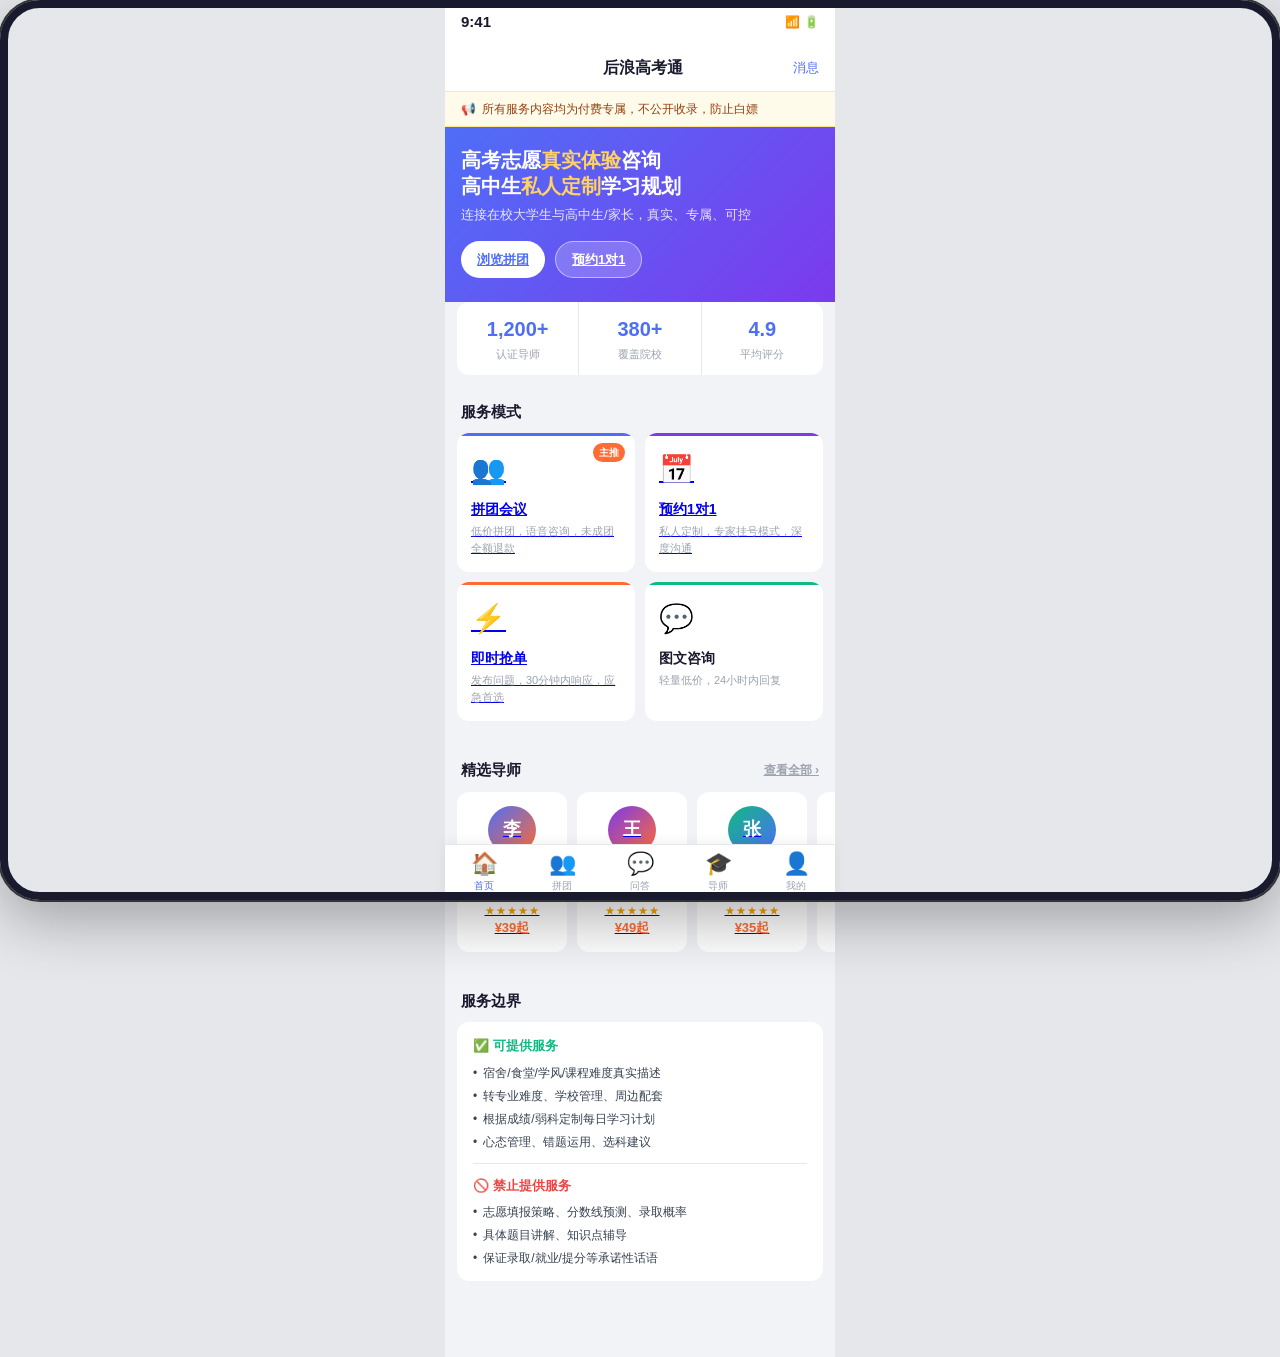
==== commit a73af677: "添加身份切换" ====
--- a/mobile/index.html
+++ b/mobile/index.html
@@ -3,7 +3,7 @@
 <head>
   <meta charset="UTF-8">
   <meta name="viewport" content="width=device-width, initial-scale=1.0, maximum-scale=1.0">
-  <title>志愿通</title>
+  <title>后浪高考通</title>
   <link rel="stylesheet" href="style.css">
   <style>
     .service-grid { display: grid; grid-template-columns: repeat(2,1fr); gap: 10px; padding: 0 12px 4px; }
@@ -73,15 +73,10 @@
 
   <div class="navbar">
     <div style="width:32px"></div>
-    <div class="navbar-title" id="navTitle">志愿通</div>
+    <div class="navbar-title" id="navTitle">后浪高考通</div>
     <div class="navbar-action" id="navRight">消息</div>
   </div>
 
-  <!-- 角色切换 -->
-  <div class="role-bar">
-    <div class="role-btn active-user" id="btnUser" onclick="setRole('user')">👤 用户端</div>
-    <div class="role-btn" id="btnAdvisor" onclick="setRole('advisor')">🎓 导师端</div>
-  </div>
 
   <!-- ===== 用户端内容 ===== -->
   <div class="user-section">
@@ -259,10 +254,13 @@
 <!-- TabBar -->
 <div class="tabbar">
   <a href="index.html" class="tab-item active"><span class="tab-icon">🏠</span><span class="tab-label">首页</span></a>
-  <a href="group-meeting.html" class="tab-item"><span class="tab-icon">👥</span><span class="tab-label">拼团</span></a>
-  <a href="instant-order.html" class="tab-item"><span class="tab-icon">⚡</span><span class="tab-label">抢单</span></a>
-  <a href="advisor.html" class="tab-item"><span class="tab-icon">🎓</span><span class="tab-label" id="tabAdvisorLabel">导师</span></a>
-  <a href="#" class="tab-item"><span class="tab-icon">👤</span><span class="tab-label">我的</span></a>
+  <a href="group-meeting.html" class="tab-item user-tab"><span class="tab-icon">👥</span><span class="tab-label">拼团</span></a>
+  <a href="instant-order.html" class="tab-item user-tab"><span class="tab-icon">💬</span><span class="tab-label">问答</span></a>
+  <a href="advisor.html" class="tab-item user-tab"><span class="tab-icon">🎓</span><span class="tab-label">导师</span></a>
+  <a href="instant-order.html" class="tab-item advisor-tab"><span class="tab-icon">⚡</span><span class="tab-label">抢单</span></a>
+  <a href="appointment.html" class="tab-item advisor-tab"><span class="tab-icon">📅</span><span class="tab-label">排期</span></a>
+  <a href="group-meeting.html" class="tab-item advisor-tab"><span class="tab-icon">👥</span><span class="tab-label">拼团</span></a>
+  <a href="mine.html" class="tab-item"><span class="tab-icon">👤</span><span class="tab-label">我的</span></a>
 </div>
 
 <!-- 接单成功抽屉 -->
@@ -281,30 +279,17 @@
 </div>
 
 <script>
-  // 角色管理
-  function setRole(role) {
-    localStorage.setItem('role', role);
-    applyRole(role);
-  }
-
   function applyRole(role) {
     const body = document.getElementById('mainBody');
-    const btnUser = document.getElementById('btnUser');
-    const btnAdvisor = document.getElementById('btnAdvisor');
     const navTitle = document.getElementById('navTitle');
     const navRight = document.getElementById('navRight');
-
     if (role === 'advisor') {
       body.classList.add('advisor-mode');
-      btnUser.classList.remove('active-user');
-      btnAdvisor.classList.add('active-advisor');
       navTitle.textContent = '导师工作台';
       navRight.textContent = '收益';
     } else {
       body.classList.remove('advisor-mode');
-      btnUser.classList.add('active-user');
-      btnAdvisor.classList.remove('active-advisor');
-      navTitle.textContent = '志愿通';
+      navTitle.textContent = '后浪高考通';
       navRight.textContent = '消息';
     }
   }
@@ -317,7 +302,6 @@
     o.addEventListener('click', e => { if (e.target === o) o.classList.remove('active'); });
   });
 
-  // 初始化角色
   applyRole(localStorage.getItem('role') || 'user');
 </script>
 </body>
--- a/mobile/style.css
+++ b/mobile/style.css
@@ -209,6 +209,12 @@
 .tab-icon { font-size: 22px; line-height: 1; }
 .tab-label { font-size: 10px; font-weight: 500; }
 
+/* ===== 身份标签 Tab 显示控制 ===== */
+.user-tab { display: flex; }
+.advisor-tab { display: none; }
+body.advisor-mode .user-tab { display: none; }
+body.advisor-mode .advisor-tab { display: flex; }
+
 /* ===== 滚动内容区 ===== */
 .scroll-view { overflow-y: auto; }
 
